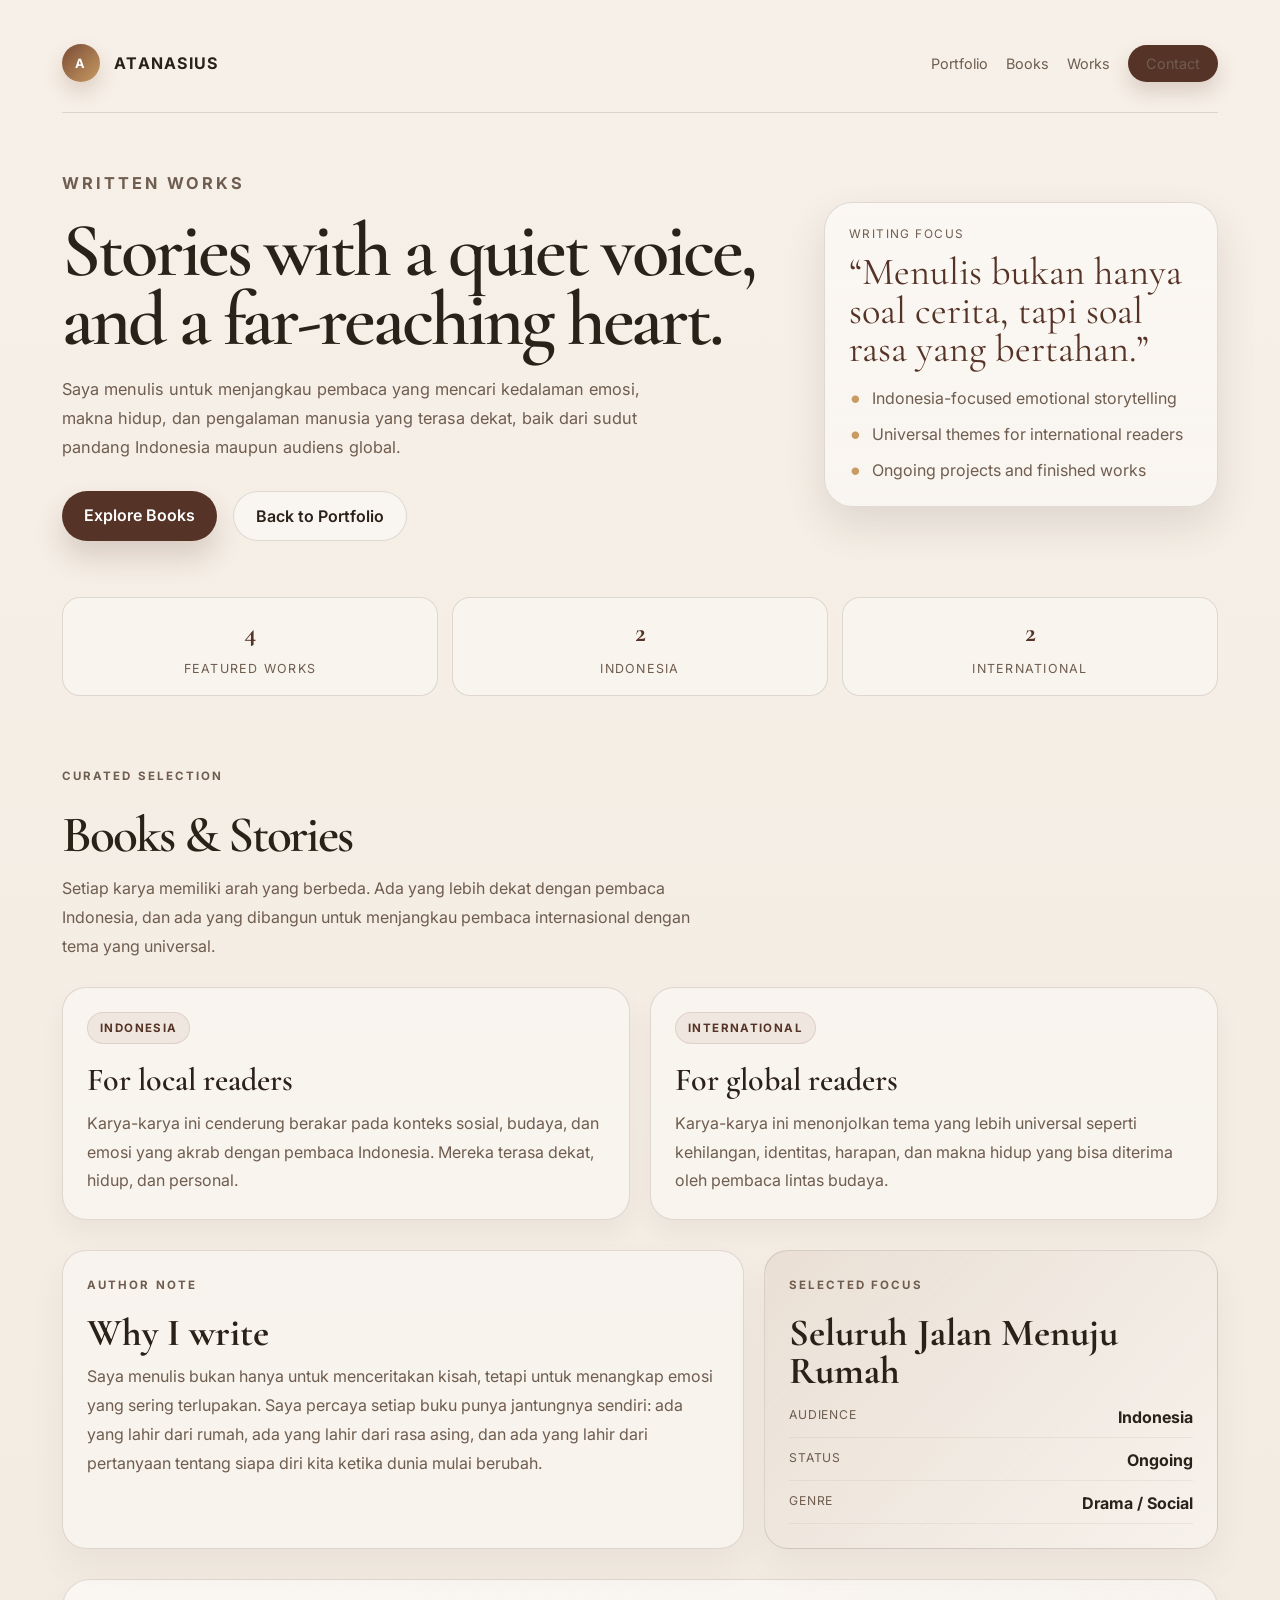
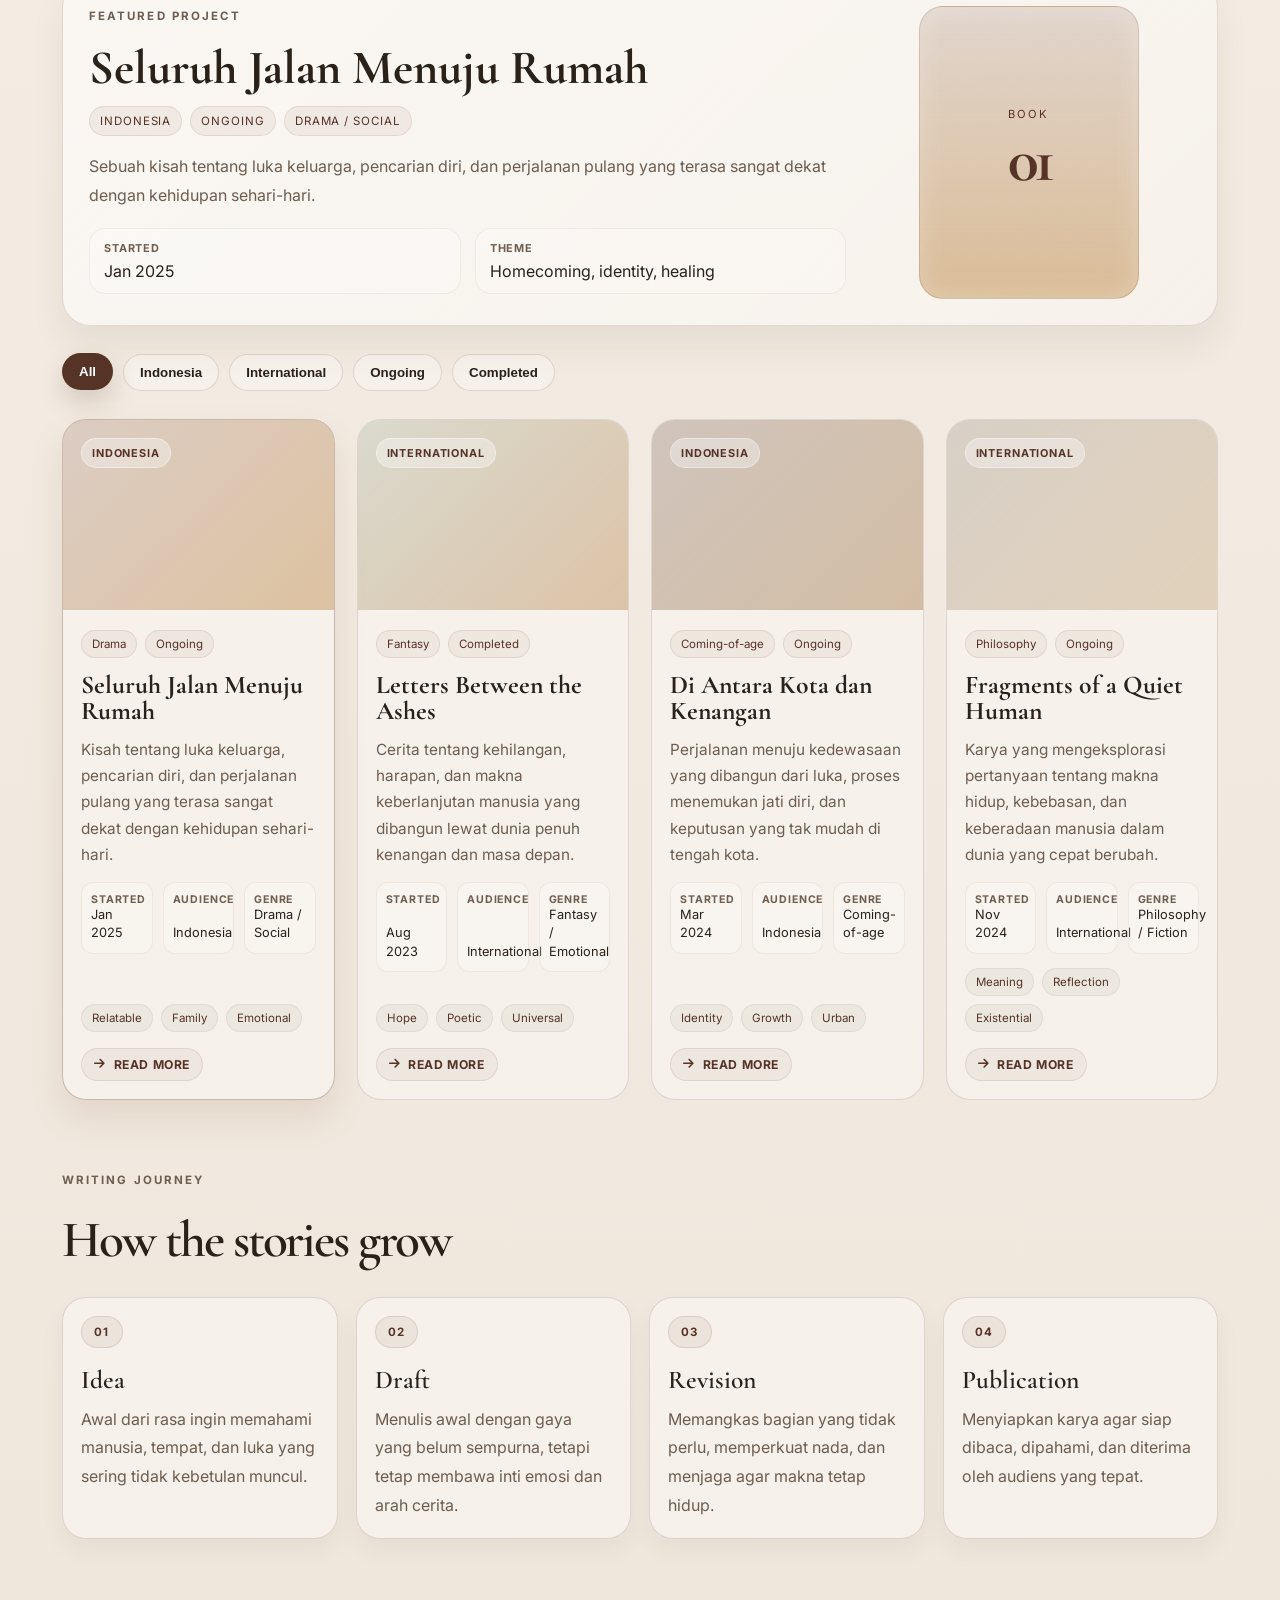
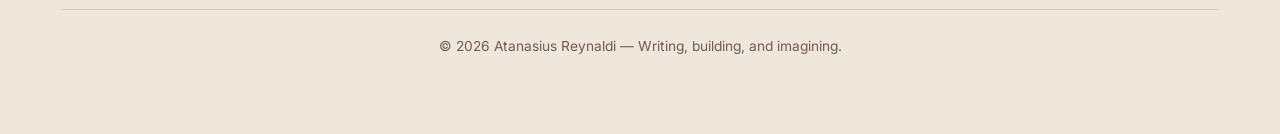
==== books.html @ d3da9750 "New Version" ====
<!DOCTYPE html>
<html lang="id">
<head>
    <meta charset="UTF-8">
    <meta name="viewport" content="width=device-width, initial-scale=1.0">
    <title>Books | Atanasius Reynaldi</title>
    <meta name="description" content="Halaman buku dan karya tulis Atanasius Reynaldi, dengan pembagian audiens Indonesia dan internasional.">
    <link rel="preconnect" href="https://fonts.googleapis.com">
    <link rel="preconnect" href="https://fonts.gstatic.com" crossorigin>
    <link href="https://fonts.googleapis.com/css2?family=Cormorant+Garamond:wght@400;500;600;700&family=Inter:wght@400;500;600;700;800&display=swap" rel="stylesheet">
    <link rel="stylesheet" href="https://cdnjs.cloudflare.com/ajax/libs/font-awesome/6.5.0/css/all.min.css">
    <style>
        :root {
            --bg: #f3efe8;
            --bg-soft: #f9f5f0;
            --panel: rgba(255,255,255,0.5);
            --panel-strong: #f7f1e9;
            --text: #2a2119;
            --muted: #6f5d4f;
            --line: rgba(74, 52, 38, 0.15);
            --accent: #7a4b35;
            --accent-deep: #563327;
            --gold: #c89b63;
            --sage: #8f9b82;
            --shadow: rgba(58, 42, 31, 0.12);
        }

        * {
            box-sizing: border-box;
            margin: 0;
            padding: 0;
        }

        html {
            scroll-behavior: smooth;
        }

        body {
            font-family: 'Inter', sans-serif;
            background: linear-gradient(180deg, #f7f0e8 0%, #efe7dc 100%);
            color: var(--text);
        }

        body.loading {
            overflow: hidden;
        }

        a {
            color: inherit;
            text-decoration: none;
        }

        #loader {
            position: fixed;
            inset: 0;
            width: 100%;
            height: 100vh;
            background: linear-gradient(180deg, #d9c1a8 0%, #c8aa86 100%);
            display: flex;
            justify-content: center;
            align-items: center;
            z-index: 9999;
            transition: opacity 1s ease, visibility 1s ease;
        }

        #loader h1 {
            font-family: 'Cormorant Garamond', serif;
            font-size: clamp(2.2rem, 7vw, 4rem);
            color: #4b2d20;
            letter-spacing: 0.14em;
            text-transform: uppercase;
            font-weight: 600;
            animation: warmPulse 1.5s ease-in-out infinite;
        }

        #loader.hidden {
            opacity: 0;
            visibility: hidden;
        }

        @keyframes warmPulse {
            0%, 100% {
                opacity: 0.5;
                transform: scale(0.98);
            }
            50% {
                opacity: 1;
                transform: scale(1);
            }
        }

        .page-shell {
            max-width: 1200px;
            margin: 0 auto;
            padding: 24px 22px 80px;
        }

        .topbar {
            display: flex;
            justify-content: space-between;
            align-items: center;
            padding: 20px 0 30px;
            border-bottom: 1px solid var(--line);
        }

        .brand {
            display: flex;
            align-items: center;
            gap: 14px;
            font-weight: 700;
            letter-spacing: 0.08em;
            text-transform: uppercase;
        }

        .brand-mark {
            width: 38px;
            height: 38px;
            border-radius: 50%;
            background: linear-gradient(135deg, var(--accent) 0%, var(--gold) 100%);
            color: white;
            display: flex;
            align-items: center;
            justify-content: center;
            font-size: 0.8rem;
            box-shadow: 0 10px 20px rgba(122, 75, 53, 0.2);
        }

        .nav {
            display: flex;
            align-items: center;
            gap: 18px;
            flex-wrap: wrap;
        }

        .nav a {
            color: var(--muted);
            font-size: 0.9rem;
            transition: color 0.2s ease, transform 0.2s ease;
        }

        .nav a:hover {
            color: var(--accent-deep);
            transform: translateY(-1px);
        }

        .nav-cta {
            padding: 10px 18px;
            border-radius: 999px;
            background: var(--accent-deep);
            color: #fff;
            box-shadow: 0 10px 20px rgba(86, 51, 39, 0.18);
            transition: transform 0.2s ease, box-shadow 0.2s ease;
        }

        .nav-cta:hover {
            transform: translateY(-2px);
            box-shadow: 0 14px 24px rgba(86, 51, 39, 0.2);
        }

        .hero {
            display: grid;
            grid-template-columns: 1.3fr 0.7fr;
            gap: 30px;
            align-items: center;
            padding: 56px 0 30px;
            animation: fadeRise 0.7s ease both;
        }

        .eyebrow {
            color: var(--accent);
            letter-spacing: 0.18em;
            text-transform: uppercase;
            font-size: 0.72rem;
            font-weight: 700;
            margin-bottom: 18px;
        }

        h1 {
            font-family: 'Cormorant Garamond', serif;
            font-size: clamp(3rem, 6vw, 6rem);
            line-height: 0.9;
            letter-spacing: -0.04em;
            margin-bottom: 20px;
            font-weight: 600;
        }

        .hero p {
            max-width: 620px;
            color: var(--muted);
            line-height: 1.8;
            font-size: 1.02rem;
        }

        .hero-actions {
            display: flex;
            gap: 16px;
            flex-wrap: wrap;
            margin-top: 28px;
        }

        .primary-btn,
        .secondary-btn {
            padding: 14px 22px;
            border-radius: 999px;
            font-weight: 600;
            transition: transform 0.25s ease, box-shadow 0.25s ease, border-color 0.25s ease, background 0.25s ease;
        }

        .primary-btn {
            background: var(--accent-deep);
            color: #fff;
            box-shadow: 0 16px 28px rgba(86, 51, 39, 0.18);
        }

        .secondary-btn {
            border: 1px solid var(--line);
            background: rgba(255,255,255,0.4);
            color: var(--text);
        }

        .primary-btn:hover,
        .secondary-btn:hover {
            transform: translateY(-2px);
            box-shadow: 0 14px 24px rgba(86, 51, 39, 0.12);
        }

        .hero-card {
            background: linear-gradient(180deg, rgba(255,255,255,0.5), rgba(249,245,240,0.9));
            border: 1px solid var(--line);
            border-radius: 28px;
            padding: 24px;
            box-shadow: 0 18px 40px var(--shadow);
            transition: transform 0.25s ease, box-shadow 0.25s ease, border-color 0.25s ease;
        }

        .hero-card:hover {
            transform: translateY(-3px);
            border-color: rgba(122, 75, 53, 0.22);
            box-shadow: 0 22px 42px rgba(58, 42, 31, 0.09);
        }

        .hero-card .mini-title {
            font-size: 0.74rem;
            text-transform: uppercase;
            letter-spacing: 0.12em;
            color: var(--muted);
            margin-bottom: 12px;
        }

        .quote {
            font-family: 'Cormorant Garamond', serif;
            font-size: clamp(2rem, 3vw, 3rem);
            line-height: 1;
            margin-bottom: 18px;
            color: var(--accent-deep);
        }

        .hero-card ul {
            list-style: none;
            display: grid;
            gap: 12px;
            color: var(--muted);
        }

        .hero-card li {
            display: flex;
            align-items: center;
            gap: 10px;
        }

        .hero-card li::before {
            content: "•";
            color: var(--gold);
            font-size: 1.5rem;
            line-height: 1;
        }

        .stats {
            display: grid;
            grid-template-columns: repeat(3, minmax(0, 1fr));
            gap: 14px;
            margin-top: 26px;
        }

        .stat-box {
            background: rgba(255,255,255,0.34);
            border: 1px solid var(--line);
            border-radius: 18px;
            padding: 18px 14px;
            text-align: center;
        }

        .stat-box strong {
            display: block;
            font-size: 1.7rem;
            color: var(--accent-deep);
            margin-bottom: 8px;
            font-family: 'Cormorant Garamond', serif;
        }

        .stat-box span {
            font-size: 0.78rem;
            text-transform: uppercase;
            letter-spacing: 0.1em;
            color: var(--muted);
        }

        .section-title {
            margin-top: 70px;
            margin-bottom: 26px;
        }

        .section-title h2 {
            font-family: 'Cormorant Garamond', serif;
            font-size: clamp(2.5rem, 4vw, 4rem);
            font-weight: 600;
            letter-spacing: -0.04em;
            margin-bottom: 8px;
        }

        .section-title p {
            max-width: 640px;
            color: var(--muted);
            line-height: 1.8;
        }

        .audience-grid {
            display: grid;
            grid-template-columns: repeat(2, minmax(0, 1fr));
            gap: 20px;
            margin-bottom: 30px;
        }

        .audience-card {
            background: rgba(255,255,255,0.38);
            border: 1px solid var(--line);
            border-radius: 24px;
            padding: 24px;
            box-shadow: 0 12px 25px rgba(58, 42, 31, 0.05);
            animation: fadeRise 0.8s ease both;
        }

        .audience-card .label {
            display: inline-block;
            padding: 8px 12px;
            border-radius: 999px;
            background: rgba(122, 75, 53, 0.08);
            color: var(--accent-deep);
            border: 1px solid rgba(122, 75, 53, 0.14);
            margin-bottom: 16px;
            font-size: 0.72rem;
            text-transform: uppercase;
            letter-spacing: 0.12em;
            font-weight: 700;
        }

        .audience-card h3 {
            font-size: clamp(1.5rem, 3vw, 2rem);
            font-family: 'Cormorant Garamond', serif;
            margin-bottom: 10px;
            font-weight: 600;
        }

        .audience-card p {
            color: var(--muted);
            line-height: 1.8;
        }

        .filters {
            display: flex;
            flex-wrap: wrap;
            gap: 10px;
            margin: 16px 0 28px;
        }

        .filter-btn {
            border: 1px solid var(--line);
            background: rgba(255,255,255,0.3);
            color: var(--text);
            padding: 10px 16px;
            border-radius: 999px;
            cursor: pointer;
            transition: transform 0.2s ease, box-shadow 0.2s ease, background 0.2s ease, color 0.2s ease;
            font-weight: 600;
        }

        .filter-btn.active,
        .filter-btn:hover {
            background: var(--accent-deep);
            color: white;
            border-color: transparent;
            box-shadow: 0 12px 25px rgba(86, 51, 39, 0.18);
            transform: translateY(-1px);
        }

        .books-grid {
            display: grid;
            grid-template-columns: repeat(auto-fit, minmax(270px, 1fr));
            gap: 22px;
        }

        .spotlight {
            margin: 18px 0 28px;
        }

        .spotlight-panel {
            display: grid;
            grid-template-columns: 1.4fr 0.6fr;
            gap: 20px;
            background: linear-gradient(135deg, rgba(255,255,255,0.6), rgba(255,255,255,0.35));
            border: 1px solid var(--line);
            border-radius: 28px;
            padding: 26px;
            box-shadow: 0 20px 35px rgba(58, 42, 31, 0.07);
        }

        .author-note {
            display: grid;
            grid-template-columns: 1.2fr 0.8fr;
            gap: 20px;
            margin: 8px 0 30px;
        }

        .note-panel,
        .detail-panel {
            background: rgba(255,255,255,0.36);
            border: 1px solid var(--line);
            border-radius: 24px;
            padding: 24px;
            box-shadow: 0 18px 35px rgba(58, 42, 31, 0.05);
        }

        .note-panel h3,
        .detail-panel h3 {
            font-family: 'Cormorant Garamond', serif;
            font-size: clamp(2rem, 3vw, 2.8rem);
            margin-bottom: 10px;
            line-height: 1;
        }

        .note-panel p,
        .detail-panel p {
            color: var(--muted);
            line-height: 1.8;
        }

        .detail-panel {
            background: linear-gradient(135deg, rgba(122, 75, 53, 0.08), rgba(255,255,255,0.32));
        }

        .detail-panel .detail-list {
            list-style: none;
            margin-top: 16px;
            display: grid;
            gap: 12px;
        }

        .detail-panel .detail-list li {
            display: flex;
            justify-content: space-between;
            gap: 12px;
            padding-bottom: 10px;
            border-bottom: 1px solid rgba(122, 75, 53, 0.08);
            color: var(--text);
        }

        .detail-panel .detail-list span:first-child {
            color: var(--muted);
            font-size: 0.76rem;
            letter-spacing: 0.08em;
            text-transform: uppercase;
        }

        .spotlight-copy h3 {
            font-size: clamp(2.2rem, 4vw, 3rem);
            font-family: 'Cormorant Garamond', serif;
            line-height: 1;
            margin-bottom: 14px;
        }

        .spotlight-meta {
            display: flex;
            flex-wrap: wrap;
            gap: 8px;
            margin-bottom: 16px;
        }

        .spotlight-meta span {
            border-radius: 999px;
            padding: 7px 10px;
            background: rgba(122, 75, 53, 0.07);
            border: 1px solid rgba(122, 75, 53, 0.12);
            font-size: 0.72rem;
            color: var(--accent-deep);
            text-transform: uppercase;
            letter-spacing: 0.08em;
        }

        .spotlight-copy p {
            color: var(--muted);
            line-height: 1.8;
        }

        .spotlight-details {
            display: grid;
            grid-template-columns: repeat(2, minmax(0, 1fr));
            gap: 14px;
            margin-top: 18px;
        }

        .spotlight-details div {
            background: rgba(255,255,255,0.26);
            border: 1px solid rgba(122, 75, 53, 0.08);
            border-radius: 16px;
            padding: 12px 14px;
            display: flex;
            flex-direction: column;
            gap: 6px;
        }

        .spotlight-details strong {
            font-size: 0.68rem;
            letter-spacing: 0.08em;
            text-transform: uppercase;
            color: var(--muted);
        }

        .spotlight-art {
            display: flex;
            align-items: center;
            justify-content: center;
        }

        .spotlight-art-inner {
            width: min(220px, 100%);
            aspect-ratio: 3 / 4;
            border-radius: 24px;
            background: linear-gradient(180deg, rgba(122, 75, 53, 0.18), rgba(200, 155, 99, 0.62));
            border: 1px solid rgba(122, 75, 53, 0.15);
            box-shadow: inset 0 0 25px rgba(255,255,255,0.25);
            display: flex;
            flex-direction: column;
            align-items: center;
            justify-content: center;
            color: var(--accent-deep);
            text-transform: uppercase;
            letter-spacing: 0.12em;
        }

        .spotlight-art-inner span {
            font-size: 0.7rem;
        }

        .spotlight-art-inner strong {
            font-size: clamp(3rem, 6vw, 4rem);
            font-family: 'Cormorant Garamond', serif;
            letter-spacing: -0.08em;
        }

        @keyframes fadeRise {
            from {
                opacity: 0;
                transform: translateY(20px);
            }
            to {
                opacity: 1;
                transform: translateY(0);
            }
        }

        @keyframes softGlow {
            0%, 100% {
                box-shadow: 0 0 0 rgba(122, 75, 53, 0.0);
            }
            50% {
                box-shadow: 0 0 18px rgba(122, 75, 53, 0.08);
            }
        }

        .book-card {
            background: rgba(255,255,255,0.36);
            border: 1px solid var(--line);
            border-radius: 24px;
            overflow: hidden;
            transition: transform 0.25s ease, box-shadow 0.25s ease, border-color 0.25s ease;
            display: flex;
            flex-direction: column;
            cursor: pointer;
            animation: fadeRise 0.6s ease both;
        }

        .book-card:hover {
            transform: translateY(-5px);
            border-color: rgba(122, 75, 53, 0.2);
            box-shadow: 0 18px 35px rgba(58, 42, 31, 0.08);
        }

        .book-card.selected {
            border-color: rgba(122, 75, 53, 0.35);
            box-shadow: 0 18px 35px rgba(122, 75, 53, 0.12);
            animation: softGlow 1.4s ease-in-out infinite;
        }

        .book-cover,
        .book-content {
            transition: transform 0.25s ease, filter 0.25s ease;
        }

        .book-card:hover .book-cover,
        .book-card:hover .book-content {
            transform: translateY(-1px);
        }

        .book-card.hidden {
            display: none;
        }

        .book-cover {
            min-height: 190px;
            display: flex;
            align-items: flex-start;
            justify-content: flex-start;
            padding: 18px;
            position: relative;
        }

        .book-cover.cover-1 {
            background: linear-gradient(135deg, rgba(122, 75, 53, 0.22), rgba(200, 155, 99, 0.55));
        }

        .book-cover.cover-2 {
            background: linear-gradient(135deg, rgba(143, 155, 130, 0.28), rgba(198, 157, 111, 0.55));
        }

        .book-cover.cover-3 {
            background: linear-gradient(135deg, rgba(86, 51, 39, 0.24), rgba(181, 146, 104, 0.55));
        }

        .book-cover.cover-4 {
            background: linear-gradient(135deg, rgba(117, 100, 82, 0.24), rgba(208, 182, 147, 0.55));
        }

        .cover-tag {
            padding: 7px 10px;
            border-radius: 999px;
            font-size: 0.68rem;
            letter-spacing: 0.08em;
            text-transform: uppercase;
            font-weight: 700;
            background: rgba(255,255,255,0.35);
            border: 1px solid rgba(255,255,255,0.35);
            color: var(--accent-deep);
        }

        .book-content {
            padding: 20px 18px 18px;
            display: flex;
            flex-direction: column;
            gap: 14px;
            flex: 1;
        }

        .book-meta {
            display: flex;
            flex-wrap: wrap;
            gap: 8px;
        }

        .book-meta span {
            font-size: 0.72rem;
            padding: 6px 10px;
            border-radius: 999px;
            background: rgba(122, 75, 53, 0.06);
            border: 1px solid rgba(122, 75, 53, 0.12);
            color: var(--accent-deep);
        }

        .book-content h3 {
            font-size: 1.6rem;
            font-weight: 700;
            font-family: 'Cormorant Garamond', serif;
            line-height: 1;
        }

        .book-description {
            color: var(--muted);
            line-height: 1.7;
            font-size: 0.96rem;
        }

        .book-details {
            display: grid;
            grid-template-columns: repeat(3, minmax(0, 1fr));
            gap: 10px;
        }

        .book-details div {
            background: rgba(255,255,255,0.22);
            border-radius: 12px;
            padding: 10px 9px;
            border: 1px solid rgba(122, 75, 53, 0.08);
            min-height: 72px;
            display: flex;
            flex-direction: column;
            justify-content: space-between;
        }

        .book-details strong {
            display: block;
            font-size: 0.66rem;
            letter-spacing: 0.08em;
            text-transform: uppercase;
            color: var(--muted);
        }

        .book-details span {
            font-size: 0.8rem;
            color: var(--text);
            line-height: 1.45;
        }

        .book-tags {
            display: flex;
            flex-wrap: wrap;
            gap: 8px;
            margin-top: auto;
        }

        .book-tags span {
            border-radius: 999px;
            padding: 6px 10px;
            background: rgba(143, 155, 130, 0.1);
            color: var(--accent-deep);
            border: 1px solid rgba(143, 155, 130, 0.15);
            font-size: 0.72rem;
        }

        .book-actions {
            display: flex;
            justify-content: flex-start;
            margin-top: 2px;
        }

        .read-more {
            display: inline-flex;
            align-items: center;
            justify-content: center;
            gap: 8px;
            background: rgba(122, 75, 53, 0.06);
            border: 1px solid rgba(122, 75, 53, 0.12);
            color: var(--accent-deep);
            border-radius: 999px;
            padding: 8px 12px;
            font-size: 0.76rem;
            font-weight: 700;
            letter-spacing: 0.05em;
            text-transform: uppercase;
            cursor: pointer;
            font-family: 'Inter', sans-serif;
            appearance: none;
            -webkit-appearance: none;
            transition: transform 0.25s ease, background 0.25s ease, box-shadow 0.25s ease;
        }

        .read-more:hover {
            transform: translateY(-2px);
            background: rgba(122, 75, 53, 0.12);
            box-shadow: 0 10px 18px rgba(122, 75, 53, 0.1);
        }

        .footer {
            margin-top: 70px;
            text-align: center;
            color: var(--muted);
            border-top: 1px solid var(--line);
            padding-top: 28px;
            font-size: 0.86rem;
        }

        @media (max-width: 840px) {
            .page-shell {
                padding-top: 18px;
            }

            .hero,
            .audience-grid,
            .spotlight-panel,
            .author-note {
                grid-template-columns: 1fr;
            }

            .topbar {
                flex-direction: column;
                align-items: flex-start;
                gap: 18px;
            }

            .nav {
                width: 100%;
                justify-content: flex-start;
                gap: 12px 16px;
            }

            .hero {
                padding-top: 42px;
            }

            .stats {
                grid-template-columns: repeat(3, minmax(0, 1fr));
            }
        }

        @media (max-width: 520px) {
            .page-shell {
                padding-left: 16px;
                padding-right: 16px;
            }

            .brand {
                font-size: 0.78rem;
                letter-spacing: 0.06em;
            }

            .brand-mark {
                width: 32px;
                height: 32px;
            }

            .nav {
                flex-wrap: wrap;
            }

            .nav a {
                font-size: 0.82rem;
            }

            .nav-cta,
            .primary-btn,
            .secondary-btn {
                width: 100%;
                justify-content: center;
                text-align: center;
            }

            .hero-actions {
                flex-direction: column;
                align-items: stretch;
            }

            .stats,
            .book-details,
            .spotlight-details {
                grid-template-columns: 1fr;
            }

            .section-title {
                margin-top: 54px;
            }

            .book-content h3 {
                font-size: 1.5rem;
            }

            .spotlight-copy h3 {
                font-size: 2.4rem;
            }

            .hero-card,
            .audience-card,
            .note-panel,
            .detail-panel,
            .spotlight-panel {
                border-radius: 20px;
            }
        }
    </style>
</head>
<body class="loading">
    <div id="loader">
        <h1>Lux Stella</h1>
    </div>

    <div class="page-shell">
        <header class="topbar">
            <div class="brand">
                <div class="brand-mark">A</div>
                <span>Atanasius</span>
            </div>
            <nav class="nav" aria-label="Main navigation">
                <a href="index.html">Portfolio</a>
                <a href="books.html">Books</a>
                <a href="#works">Works</a>
                <a class="nav-cta" href="index.html#contact">Contact</a>
            </nav>
        </header>

        <main>
            <section class="hero">
                <div>
                    <p class="eyebrow">Written Works</p>
                    <h1>Stories with a quiet voice, and a far-reaching heart.</h1>
                    <p>
                        Saya menulis untuk menjangkau pembaca yang mencari kedalaman emosi, makna hidup, dan pengalaman manusia yang terasa dekat, baik dari sudut pandang Indonesia maupun audiens global.
                    </p>
                    <div class="hero-actions">
                        <a class="primary-btn" href="#works">Explore Books</a>
                        <a class="secondary-btn" href="index.html">Back to Portfolio</a>
                    </div>
                </div>

                <aside class="hero-card">
                    <div class="mini-title">Writing Focus</div>
                    <div class="quote">“Menulis bukan hanya soal cerita, tapi soal rasa yang bertahan.”</div>
                    <ul>
                        <li>Indonesia-focused emotional storytelling</li>
                        <li>Universal themes for international readers</li>
                        <li>Ongoing projects and finished works</li>
                    </ul>
                </aside>
            </section>

            <div class="stats" aria-label="Book statistics">
                <div class="stat-box">
                    <strong>4</strong>
                    <span>Featured works</span>
                </div>
                <div class="stat-box">
                    <strong>2</strong>
                    <span>Indonesia</span>
                </div>
                <div class="stat-box">
                    <strong>2</strong>
                    <span>International</span>
                </div>
            </div>

            <section class="section-title" id="works">
                <p class="eyebrow">Curated selection</p>
                <h2>Books & Stories</h2>
                <p>
                    Setiap karya memiliki arah yang berbeda. Ada yang lebih dekat dengan pembaca Indonesia, dan ada yang dibangun untuk menjangkau pembaca internasional dengan tema yang universal.
                </p>
            </section>

            <section aria-label="Audience overview">
                <div class="audience-grid">
                    <article class="audience-card">
                        <span class="label">Indonesia</span>
                        <h3>For local readers</h3>
                        <p>
                            Karya-karya ini cenderung berakar pada konteks sosial, budaya, dan emosi yang akrab dengan pembaca Indonesia. Mereka terasa dekat, hidup, dan personal.
                        </p>
                    </article>

                    <article class="audience-card">
                        <span class="label">International</span>
                        <h3>For global readers</h3>
                        <p>
                            Karya-karya ini menonjolkan tema yang lebih universal seperti kehilangan, identitas, harapan, dan makna hidup yang bisa diterima oleh pembaca lintas budaya.
                        </p>
                    </article>
                </div>
            </section>

            <section class="author-note" aria-label="Author note and book detail overview">
                <article class="note-panel">
                    <p class="eyebrow">Author note</p>
                    <h3>Why I write</h3>
                    <p>
                        Saya menulis bukan hanya untuk menceritakan kisah, tetapi untuk menangkap emosi yang sering terlupakan. Saya percaya setiap buku punya jantungnya sendiri: ada yang lahir dari rumah, ada yang lahir dari rasa asing, dan ada yang lahir dari pertanyaan tentang siapa diri kita ketika dunia mulai berubah.
                    </p>
                </article>

                <aside class="detail-panel">
                    <p class="eyebrow">Selected focus</p>
                    <h3 id="detail-title">Seluruh Jalan Menuju Rumah</h3>
                    <ul class="detail-list">
                        <li><span>Audience</span><strong id="detail-audience">Indonesia</strong></li>
                        <li><span>Status</span><strong id="detail-status">Ongoing</strong></li>
                        <li><span>Genre</span><strong id="detail-genre">Drama / Social</strong></li>
                    </ul>
                </aside>
            </section>

            <section class="spotlight" id="spotlight" aria-label="Featured written work">
                <div class="spotlight-panel">
                    <div class="spotlight-copy">
                        <p class="eyebrow">Featured project</p>
                        <h3 id="spotlight-title">Seluruh Jalan Menuju Rumah</h3>
                        <div class="spotlight-meta">
                            <span id="spotlight-audience">Indonesia</span>
                            <span id="spotlight-status">Ongoing</span>
                            <span id="spotlight-genre">Drama / Social</span>
                        </div>
                        <p id="spotlight-summary">
                            Sebuah kisah tentang luka keluarga, pencarian diri, dan perjalanan pulang yang terasa sangat dekat dengan kehidupan sehari-hari.
                        </p>
                        <div class="spotlight-details">
                            <div>
                                <strong>Started</strong>
                                <span id="spotlight-start">Jan 2025</span>
                            </div>
                            <div>
                                <strong>Theme</strong>
                                <span id="spotlight-theme">Homecoming, identity, healing</span>
                            </div>
                        </div>
                    </div>
                    <div class="spotlight-art">
                        <div class="spotlight-art-inner">
                            <span>Book</span>
                            <strong>01</strong>
                        </div>
                    </div>
                </div>
            </section>

            <div class="filters" aria-label="Book filter buttons">
                <button class="filter-btn active" data-filter="all">All</button>
                <button class="filter-btn" data-filter="indonesia">Indonesia</button>
                <button class="filter-btn" data-filter="international">International</button>
                <button class="filter-btn" data-filter="ongoing">Ongoing</button>
                <button class="filter-btn" data-filter="completed">Completed</button>
            </div>

            <section class="books-grid" aria-label="List of written books">
                <article class="book-card selected" data-title="Seluruh Jalan Menuju Rumah" data-audience="Indonesia" data-status="Ongoing" data-genre="Drama / Social" data-start="Jan 2025" data-theme="Homecoming, identity, healing" data-summary="Sebuah kisah tentang luka keluarga, pencarian diri, dan perjalanan pulang yang terasa sangat dekat dengan kehidupan sehari-hari." data-order="01">
                    <div class="book-cover cover-1">
                        <span class="cover-tag">Indonesia</span>
                    </div>
                    <div class="book-content">
                        <div class="book-meta">
                            <span>Drama</span>
                            <span>Ongoing</span>
                        </div>
                        <h3>Seluruh Jalan Menuju Rumah</h3>
                        <p class="book-description">Kisah tentang luka keluarga, pencarian diri, dan perjalanan pulang yang terasa sangat dekat dengan kehidupan sehari-hari.</p>
                        <div class="book-details">
                            <div>
                                <strong>Started</strong>
                                <span>Jan 2025</span>
                            </div>
                            <div>
                                <strong>Audience</strong>
                                <span>Indonesia</span>
                            </div>
                            <div>
                                <strong>Genre</strong>
                                <span>Drama / Social</span>
                            </div>
                        </div>
                        <div class="book-tags">
                            <span>Relatable</span>
                            <span>Family</span>
                            <span>Emotional</span>
                        </div>
                        <div class="book-actions">
                            <button type="button" class="read-more"><i class="fas fa-arrow-right"></i> Read more</button>
                        </div>
                    </div>
                </article>

                <article class="book-card" data-title="Letters Between the Ashes" data-audience="International" data-status="Completed" data-genre="Fantasy / Emotional" data-start="Aug 2023" data-theme="Loss, hope, continuity" data-summary="Cerita tentang kehilangan, harapan, dan makna keberlanjutan manusia yang dibangun lewat dunia penuh kenangan dan masa depan." data-order="02">
                    <div class="book-cover cover-2">
                        <span class="cover-tag">International</span>
                    </div>
                    <div class="book-content">
                        <div class="book-meta">
                            <span>Fantasy</span>
                            <span>Completed</span>
                        </div>
                        <h3>Letters Between the Ashes</h3>
                        <p class="book-description">Cerita tentang kehilangan, harapan, dan makna keberlanjutan manusia yang dibangun lewat dunia penuh kenangan dan masa depan.</p>
                        <div class="book-details">
                            <div>
                                <strong>Started</strong>
                                <span>Aug 2023</span>
                            </div>
                            <div>
                                <strong>Audience</strong>
                                <span>International</span>
                            </div>
                            <div>
                                <strong>Genre</strong>
                                <span>Fantasy / Emotional</span>
                            </div>
                        </div>
                        <div class="book-tags">
                            <span>Hope</span>
                            <span>Poetic</span>
                            <span>Universal</span>
                        </div>
                        <div class="book-actions">
                            <button type="button" class="read-more"><i class="fas fa-arrow-right"></i> Read more</button>
                        </div>
                    </div>
                </article>

                <article class="book-card" data-title="Di Antara Kota dan Kenangan" data-audience="Indonesia" data-status="Ongoing" data-genre="Coming-of-age" data-start="Mar 2024" data-theme="Identity, growth, urban life" data-summary="Perjalanan menuju kedewasaan yang dibangun dari luka, proses menemukan jati diri, dan keputusan yang tak mudah di tengah kota." data-order="03">
                    <div class="book-cover cover-3">
                        <span class="cover-tag">Indonesia</span>
                    </div>
                    <div class="book-content">
                        <div class="book-meta">
                            <span>Coming-of-age</span>
                            <span>Ongoing</span>
                        </div>
                        <h3>Di Antara Kota dan Kenangan</h3>
                        <p class="book-description">Perjalanan menuju kedewasaan yang dibangun dari luka, proses menemukan jati diri, dan keputusan yang tak mudah di tengah kota.</p>
                        <div class="book-details">
                            <div>
                                <strong>Started</strong>
                                <span>Mar 2024</span>
                            </div>
                            <div>
                                <strong>Audience</strong>
                                <span>Indonesia</span>
                            </div>
                            <div>
                                <strong>Genre</strong>
                                <span>Coming-of-age</span>
                            </div>
                        </div>
                        <div class="book-tags">
                            <span>Identity</span>
                            <span>Growth</span>
                            <span>Urban</span>
                        </div>
                        <div class="book-actions">
                            <button type="button" class="read-more"><i class="fas fa-arrow-right"></i> Read more</button>
                        </div>
                    </div>
                </article>

                <article class="book-card" data-title="Fragments of a Quiet Human" data-audience="International" data-status="Ongoing" data-genre="Philosophy / Fiction" data-start="Nov 2024" data-theme="Meaning, loneliness, existence" data-summary="Karya yang mengeksplorasi pertanyaan tentang makna hidup, kebebasan, dan keberadaan manusia dalam dunia yang cepat berubah." data-order="04">
                    <div class="book-cover cover-4">
                        <span class="cover-tag">International</span>
                    </div>
                    <div class="book-content">
                        <div class="book-meta">
                            <span>Philosophy</span>
                            <span>Ongoing</span>
                        </div>
                        <h3>Fragments of a Quiet Human</h3>
                        <p class="book-description">Karya yang mengeksplorasi pertanyaan tentang makna hidup, kebebasan, dan keberadaan manusia dalam dunia yang cepat berubah.</p>
                        <div class="book-details">
                            <div>
                                <strong>Started</strong>
                                <span>Nov 2024</span>
                            </div>
                            <div>
                                <strong>Audience</strong>
                                <span>International</span>
                            </div>
                            <div>
                                <strong>Genre</strong>
                                <span>Philosophy / Fiction</span>
                            </div>
                        </div>
                        <div class="book-tags">
                            <span>Meaning</span>
                            <span>Reflection</span>
                            <span>Existential</span>
                        </div>
                        <div class="book-actions">
                            <button type="button" class="read-more"><i class="fas fa-arrow-right"></i> Read more</button>
                        </div>
                    </div>
                </article>
            </section>

            <section class="section-title" aria-label="Writing journey timeline">
                <p class="eyebrow">Writing journey</p>
                <h2>How the stories grow</h2>
            </section>

            <section class="journey" style="display:grid;grid-template-columns:repeat(auto-fit,minmax(220px,1fr));gap:18px;margin-top:10px;">
                <article class="audience-card" style="padding:18px;">
                    <span class="label">01</span>
                    <h3 style="font-size:1.6rem;">Idea</h3>
                    <p>Awal dari rasa ingin memahami manusia, tempat, dan luka yang sering tidak kebetulan muncul.</p>
                </article>
                <article class="audience-card" style="padding:18px;">
                    <span class="label">02</span>
                    <h3 style="font-size:1.6rem;">Draft</h3>
                    <p>Menulis awal dengan gaya yang belum sempurna, tetapi tetap membawa inti emosi dan arah cerita.</p>
                </article>
                <article class="audience-card" style="padding:18px;">
                    <span class="label">03</span>
                    <h3 style="font-size:1.6rem;">Revision</h3>
                    <p>Memangkas bagian yang tidak perlu, memperkuat nada, dan menjaga agar makna tetap hidup.</p>
                </article>
                <article class="audience-card" style="padding:18px;">
                    <span class="label">04</span>
                    <h3 style="font-size:1.6rem;">Publication</h3>
                    <p>Menyiapkan karya agar siap dibaca, dipahami, dan diterima oleh audiens yang tepat.</p>
                </article>
            </section>
        </main>

        <footer class="footer">
            © 2026 Atanasius Reynaldi — Writing, building, and imagining.
        </footer>
    </div>

    <script>
        const buttons = document.querySelectorAll('.filter-btn');
        const cards = document.querySelectorAll('.book-card');
        const readMoreButtons = document.querySelectorAll('.read-more');
        const spotlightTitle = document.getElementById('spotlight-title');
        const spotlightAudience = document.getElementById('spotlight-audience');
        const spotlightStatus = document.getElementById('spotlight-status');
        const spotlightGenre = document.getElementById('spotlight-genre');
        const spotlightSummary = document.getElementById('spotlight-summary');
        const spotlightStart = document.getElementById('spotlight-start');
        const spotlightTheme = document.getElementById('spotlight-theme');
        const spotlightArtNumber = document.querySelector('.spotlight-art-inner strong');
        const detailTitle = document.getElementById('detail-title');
        const detailAudience = document.getElementById('detail-audience');
        const detailStatus = document.getElementById('detail-status');
        const detailGenre = document.getElementById('detail-genre');
        const spotlightSection = document.getElementById('spotlight');

        function updateSpotlight(card) {
            const title = card.dataset.title;
            const audience = card.dataset.audience;
            const status = card.dataset.status;
            const genre = card.dataset.genre;
            const start = card.dataset.start;
            const theme = card.dataset.theme;
            const summary = card.dataset.summary;
            const order = card.dataset.order;

            spotlightTitle.textContent = title;
            spotlightAudience.textContent = audience;
            spotlightStatus.textContent = status;
            spotlightGenre.textContent = genre;
            spotlightSummary.textContent = summary;
            spotlightStart.textContent = start;
            spotlightTheme.textContent = theme;
            spotlightArtNumber.textContent = order;

            detailTitle.textContent = title;
            detailAudience.textContent = audience;
            detailStatus.textContent = status;
            detailGenre.textContent = genre;

            cards.forEach(item => item.classList.toggle('selected', item === card));
        }

        cards.forEach(card => {
            card.addEventListener('click', () => updateSpotlight(card));
        });

        readMoreButtons.forEach(button => {
            button.addEventListener('click', (event) => {
                event.stopPropagation();
                const card = button.closest('.book-card');
                if (!card) return;

                updateSpotlight(card);
                spotlightSection.scrollIntoView({ behavior: 'smooth', block: 'start' });
            });
        });

        buttons.forEach(button => {
            button.addEventListener('click', () => {
                const filter = button.dataset.filter;

                buttons.forEach(btn => btn.classList.toggle('active', btn === button));

                cards.forEach(card => {
                    const audience = card.dataset.audience.toLowerCase();
                    const status = card.dataset.status.toLowerCase();
                    const matches = filter === 'all'
                        ? true
                        : filter === audience || filter === status;

                    card.classList.toggle('hidden', !matches);
                });
            });
        });

        window.addEventListener('load', () => {
            const loader = document.getElementById('loader');
            setTimeout(() => {
                loader.classList.add('hidden');
                document.body.classList.remove('loading');
            }, 1200);
        });
    </script>
</body>
</html>
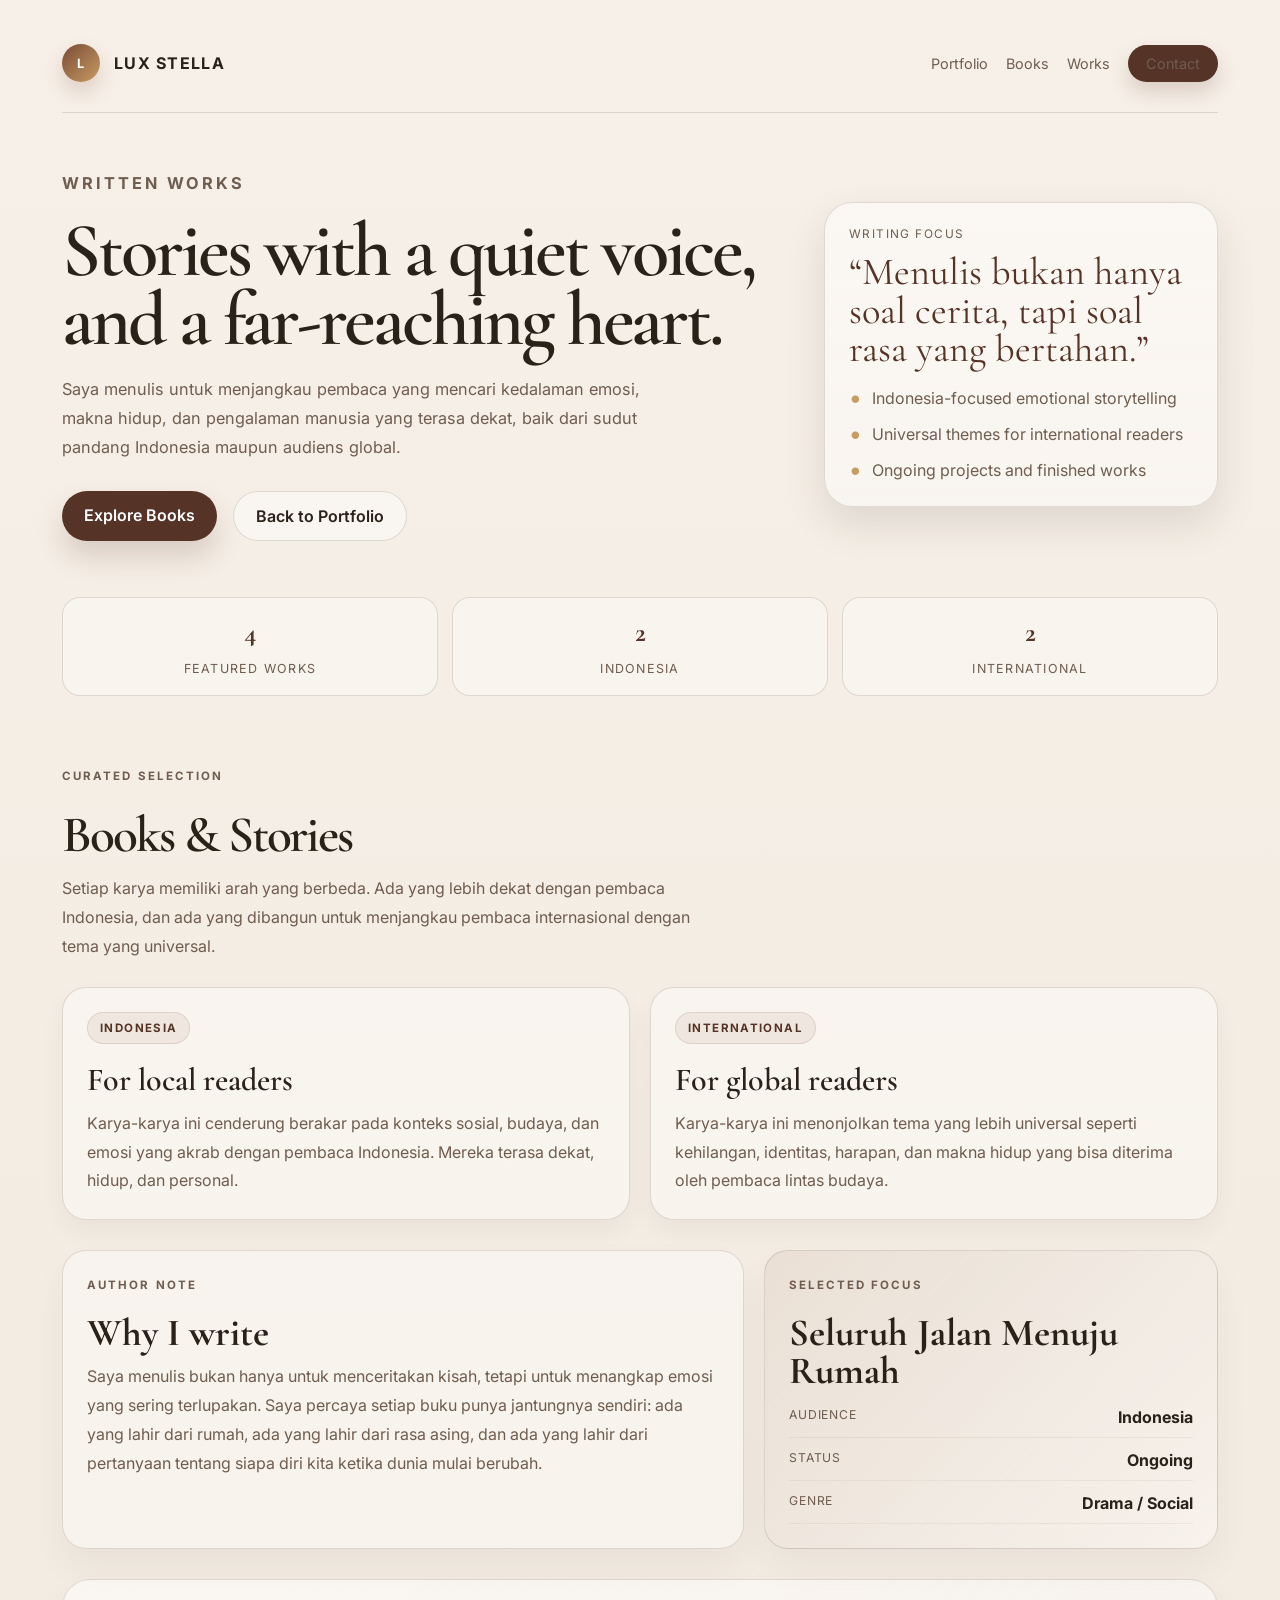
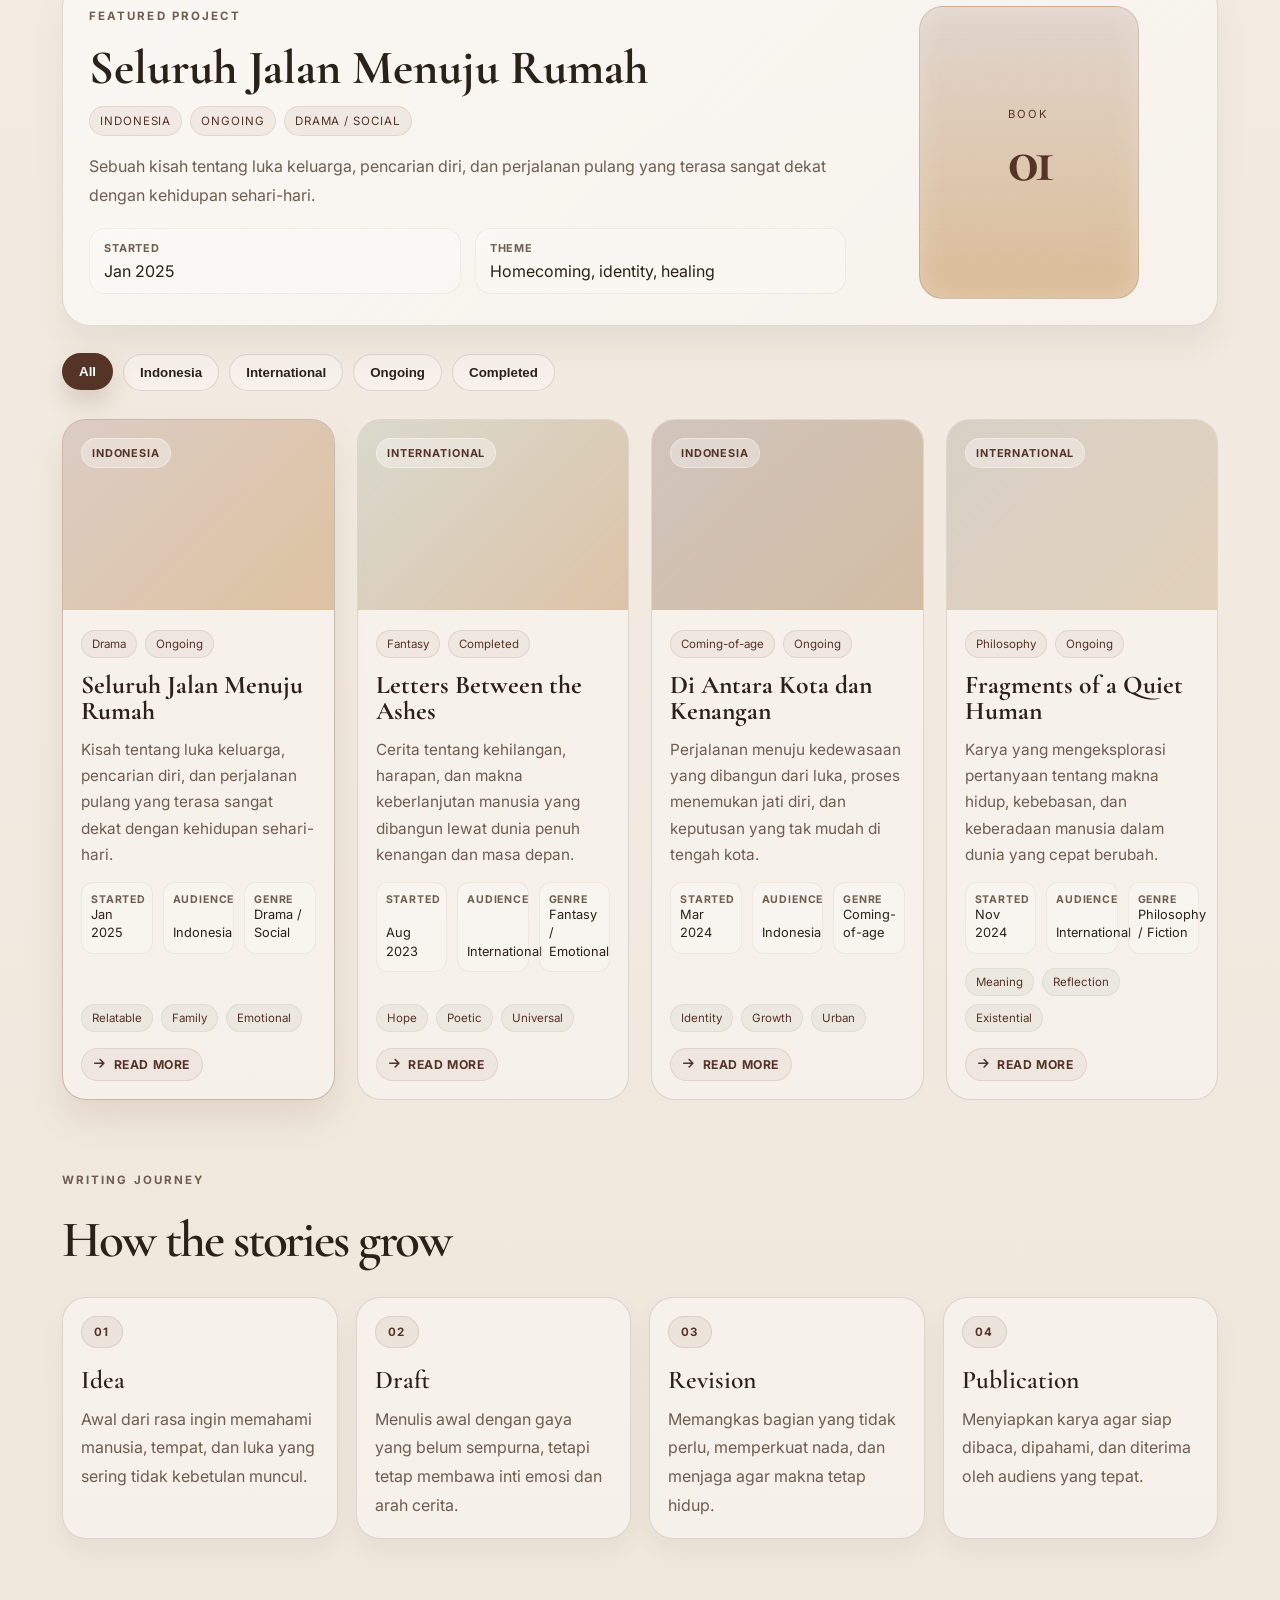
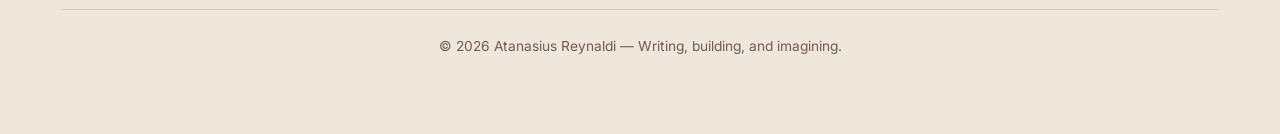
==== commit bf514017: "Update fmt.Println message from 'Hello' to 'Goodbye'" ====
--- a/books.html
+++ b/books.html
@@ -883,8 +883,8 @@
     <div class="page-shell">
         <header class="topbar">
             <div class="brand">
-                <div class="brand-mark">A</div>
-                <span>Atanasius</span>
+                <div class="brand-mark">L</div>
+                <span>Lux Stella</span>
             </div>
             <nav class="nav" aria-label="Main navigation">
                 <a href="index.html">Portfolio</a>
